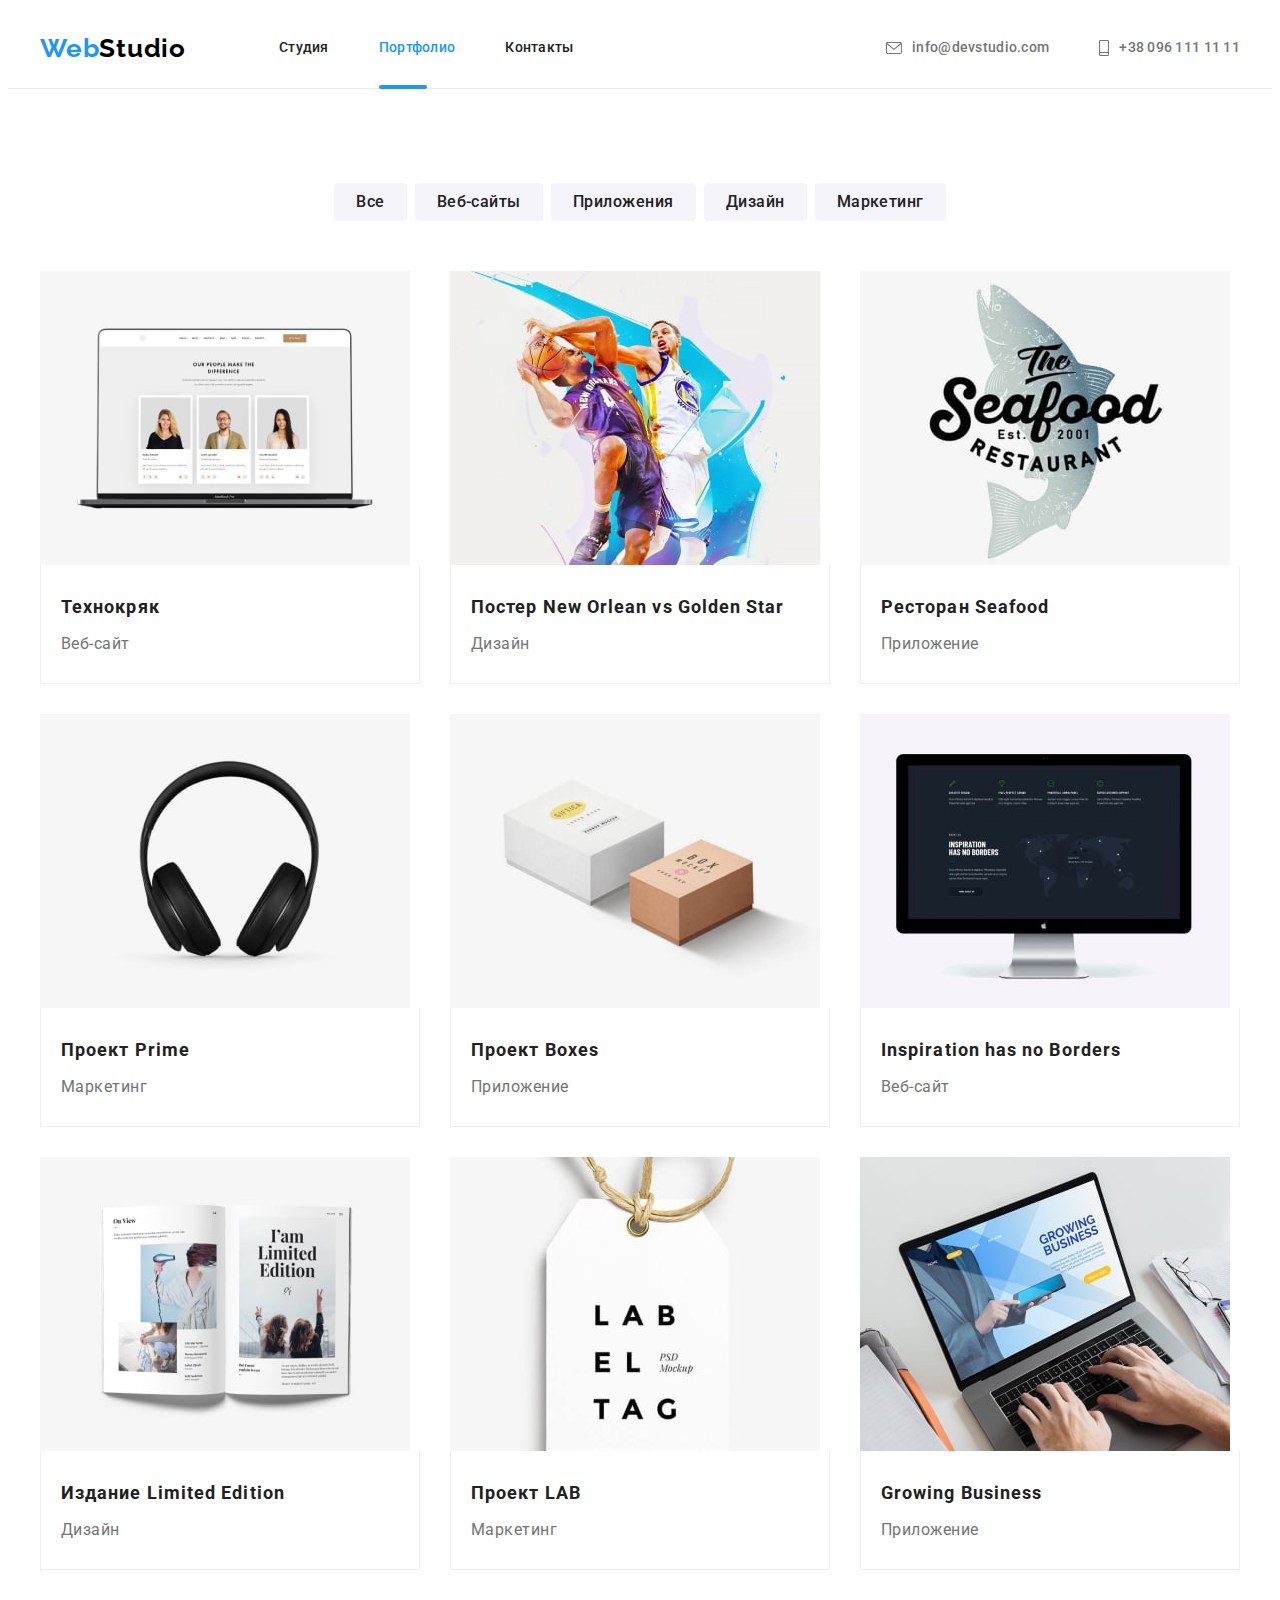
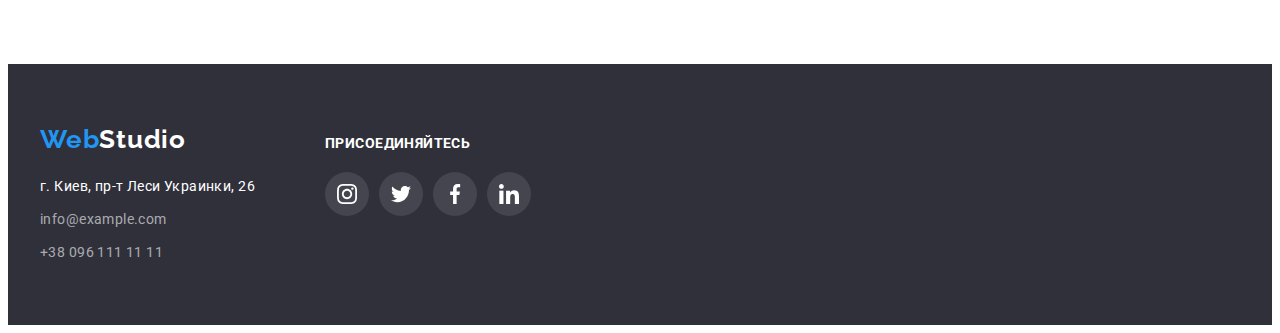
==== portfolio.html @ 6dce628b "первый коммит" ====
<!DOCTYPE html>
<html lang="ru">
  <head>
    <meta charset="UTF-8" />
    <meta http-equiv="X-UA-Compatible" content="IE=edge" />
    <meta name="viewport" content="width=device-width, initial-scale=1.0" />
    <title>Студия</title>
    <link
      rel="stylesheet"
      href="https://cdnjs.cloudflare.com/ajax/libs/modern-normalize/1.1.0/modern-normalize.min.css"
      integrity="sha512-wpPYUAdjBVSE4KJnH1VR1HeZfpl1ub8YT/NKx4PuQ5NmX2tKuGu6U/JRp5y+Y8XG2tV+wKQpNHVUX03MfMFn9Q=="
      crossorigin="anonymous"
      referrerpolicy="no-referrer"
    />
    <link rel="preconnect" href="https://fonts.googleapis.com" />
    <link rel="preconnect" href="https://fonts.gstatic.com" crossorigin />
    <link
      href="https://fonts.googleapis.com/css2?family=Raleway:wght@700&family=Roboto:wght@400;500;700;900&display=swap"
      rel="stylesheet"
    />
    <link rel="stylesheet" href="./css/styles.css" />
  </head>
  <body>
    <!--шапка сайта-->
     <header class="header">
      <div class="container">
        <a class="header-logo link" href="./index.html" lang="en"
          >Web<span class="logo">Studio</span></a
        >
        <nav class="header-nav">
          <ul class="header-nav-list list">
            <li class="header-item">
              <a href="./index.html" class="header-link link">Студия</a>
            </li>
            <li class="header-item">
              <a href="./portfolio.html" class="header-link link active">Портфолио</a>
            </li>
            <li class="header-item">
              <a href="" class="header-link link">Контакты</a>
            </li>
          </ul>
        </nav>
        <ul class="header-contact-list list">
          <li class="header-mail">
            <a href="mailto:info@devstudio.com" class="header-mail-link link">
              <svg class="header-mail-icon" width="16" height="12">
                <use href="./images/sprite.svg#icon-envelope"></use>
              </svg>
              info@devstudio.com</a
            >
          </li>
          <li class="header-tel">
            <a href="tel:+380961111111" class="header-tel-link link">
              <svg class="header-tel-icon" width="10" height="16">
                <use href="./images/sprite.svg#icon-smartphone"></use>
              </svg>
              +38 096 111 11 11</a
            >
          </li>
        </ul>
      </div>
    </header>
    
      <!--герой-->
    <main>
    <section class="projects section">
     <div class="container">  
    <h1 class="projects-title visually-hidden">Примеры работ</h1>
        <ul class="filters-list list">
            <li class="filters-item"><button type="button" class="filters-btn">Все</button></li>
            <li class="filters-item"><button type="button" class="filters-btn">Веб-сайты</button></li>
            <li class="filters-item"><button type="button" class="filters-btn">Приложения</button></li>
            <li class="filters-item"><button type="button" class="filters-btn">Дизайн</button></li>
            <li class="filters-item"><button type="button" class="filters-btn">Маркетинг</button></li>
        </ul>
       <ul class="projects-list list">
      <li class="projects-items">
        <a href="" class="project-link link">
        <img src="./images/portfolio-img1-min.jpg" alt="открыфтый ноутбук с тремя фотографиями на экране" width="370"/>
       <div class="project-text-wraper">
        <h2 class="projects-item-title">Технокряк</h2>
        <p class="projects-item-text">Веб-сайт</p></div>
        </a>
      </li>
      <li class="projects-items">
        <a href="" class="project-link link"> 
        <img src="./images/portfolio-img2-min.jpg" alt="два баскетболиста в игре" width="370"/>
        <div class="project-text-wraper">
        <h2 class="projects-item-title">Постер New Orlean vs Golden Star</h2>
        <p class="projects-item-text">Дизайн</p></div></a>
      </li>
      <li class="projects-items">
      <a href="" class="project-link link"> 
        <img src="./images/portfolio-img3-min.jpg" alt="логотип рыбного ресторана" width="370"/>
        <div class="project-text-wraper">
        <h2 class="projects-item-title">Ресторан Seafood</h2>
        <p class="projects-item-text">Приложение</p></div>
      </a></li>
      <li class="projects-items">
        <a href="" class="project-link link">
        <img src="./images/portfolio-img4-min.jpg" alt="наушники" width="370"/>
        <div class="project-text-wraper"><h2 class="projects-item-title">Проект Prime</h2>
        <p class="projects-item-text">Маркетинг</p></div>
      </a></li>
      <li class="projects-items">
        <a href="" class="project-link link">
        <img src="./images/portfolio-img5-min.jpg" alt="две коробки" width="370"/>
        <div class="project-text-wraper">
        <h2 class="projects-item-title">Проект Boxes</h2>
        <p class="projects-item-text">Приложение</p></div>
      </li></a>
      <li class="projects-items">
        <a href="" class="project-link link">
        <img src="./images/portfolio-img6-min.jpg" alt="монитор с изображением сайта" width="370"/>
       <div class="project-text-wraper">
        <h2 class="projects-item-title">Inspiration has no Borders</h2>
        <p class="projects-item-text">Веб-сайт</p></div>
      </a>
    </li>
      <li class="projects-items"><a href="" class="project-link link"> 
        <img src="./images/portfolio-img7-min.jpg" alt="открытый журнала" width="370"/>
        <div class="project-text-wraper">
        <h2 class="projects-item-title">Издание Limited Edition</h2>
        <p class="projects-item-text">Дизайн</p></div>
      </a></li>
     <li class="projects-items">
       <a href="" class="project-link link">
        <img src="./images/portfolio-img8-min.jpg" alt="белый тег на веревочке" width="370"/>
        <div class="project-text-wraper">
        <h2 class="projects-item-title">Проект LAB</h2>
        <p class="projects-item-text">Маркетинг</p></div>
      </a></li>
      <li class="projects-items"><a href="" class="project-link link">
        <img src="./images/portfolio-img9-min.jpg" alt="две руки печатающие на ноутбуке" width="370"/>
        <div class="project-text-wraper">
        <h2 class="projects-item-title">Growing Business</h2>
        <p class="projects-item-text">Приложение</p></div>
      </a></li>
    </ul></div>
</section></main>
    <!--подвал-->
   <footer class="footer section">
      
      <div class="container">
        <div class="footer-container">
        <div class="footer-contacts">
        <a href="./index.html" lang="en" class="footer-logo-link link"
          >Web<span class="footer-logo">Studio</span></a
        >
        <address class="contacts">
          <ul class="contacts-list list">
            <li class="contacts-item">
              <a
                href="https://bit.ly/3pXMvUd"
                class="adress link"
                target="_blank"
                rel="noopener noreferrer nofollow"
                >г. Киев, пр-т Леси Украинки, 26</a
              >
            </li>
            <li class="contacts-item">
              <a class="adress-item link" href="mailto:info@devstudio.com"
                >info@example.com</a
              >
            </li>
            <li class="contacts-item">
              <a class="adress-item link" href="tel:+380961111111"
                >+38 096 111 11 11</a
              >
            </li>
          </ul>
        </address>
        </div>
        <div class="footer-social">
          <h3 class="footer-social-title">Присоединяйтесь</h3>
          <ul class="footer-social-list list">
            <li class="footer-social-item">
              <a href="" class="footer-social-link">
                      <svg class="footer-social-link-icon" width="20" height="20">
                        <use href="images/sprite.svg#icon-instagram"></use>
                      </svg>
                    </a>
            </li>
            <li class="footer-social-item">
              <a href="" class="footer-social-link">
                      <svg class="footer-social-link-icon" width="20" height="20">
                        <use href="images/sprite.svg#icon-twitter"></use>
                      </svg>
                    </a>
            </li>
            <li class="footer-social-item">
              <a href="" class="footer-social-link">
                      <svg class="footer-social-link-icon" width="20" height="20">
                        <use href="images/sprite.svg#icon-facebook"></use>
                      </svg>
                    </a>
            </li>
            <li class="footer-social-item">
              <a href="" class="footer-social-link">
                      <svg class="footer-social-link-icon" width="20" height="20">
                        <use href="images/sprite.svg#icon-linkedin"></use>
                      </svg>
                    </a>
            </li>
          </ul>
        </div>
    </footer>
  </body>
</html>
---- css/styles.css ----
:root {
  --header-color: #757575;
  --main-title-color: #ffffff;
  --title-color: #212121;
  --main-text-color: #757575;
  --accent-color: #2196f3;
  --btn-color: #212121;
  --tipical-margin: 30px;
  --transition-duration: 250ms;
  --transition-timing-function: cubic-bezier(0.4, 0, 0.2, 1);
}

body {
  font-family: "Roboto", Arial, sans-serif;
}
p,
h1,
h2,
h3,
h4,
h5,
h6 {
  margin: 0;
}
ul,
ol {
  padding: 0;
  margin: 0;
}
button {
  cursor: pointer;
}
img {
  display: block;
}
.link {
  text-decoration: none;
}
.list {
  list-style: none;
  display: flex;
}

.title-text {
  font-weight: 700;
  font-size: 36px;
  line-height: 1.16;
  text-align: center;
  letter-spacing: 0.03em;
}
.visually-hidden {
  position: absolute;
  width: 1px;
  height: 1px;
  margin: -1px;
  border: 0;
  padding: 0;
  white-space: nowrap;
  clip-path: inset(100%);
  clip: rect(0 0 0 0);
  overflow: hidden;
}
.container {
  width: 1200px;
  padding-left: 15px;
  padding-right: 15px;
  margin-left: auto;
  margin-right: auto;
}
.section {
  padding-top: 94px;
  padding-bottom: 94px;
}
/* ------------------Header-------------------*/
.header .container {
  display: flex;
  align-items: center;
}
.header {
  border-bottom: 1px solid #ececec;
}
.header-logo {
  font-family: "Raleway", Tahoma, sans-serif;
  font-weight: 700;
  font-size: 26px;
  line-height: 1.19;
  letter-spacing: 0.03em;
  color: var(--accent-color);
  margin-right: 93px;
}
.logo {
  font-family: "Raleway" Tahoma, sans-serif;
  font-weight: 700;
  font-size: 26px;
  line-height: 1.19;
  letter-spacing: 0.03em;
  color: #000000;
}
.header-link {
  display: block;
  font-weight: 500;
  font-size: 14px;
  line-height: 1.14;
  letter-spacing: 0.02em;
  color: var(--title-color);
  padding: 32px 0;
  transition: color var(--transition-duration) var(--transition-timing-function);
}
.header-link:hover,
.header-link:focus {
  color: var(--accent-color);
  transition: color var(--transition-duration) var(--transition-timing-function);
}
.header-nav {
  display: flex;
  align-items: center;
}
.header-item {
  display: flex;
  position: relative;
}
.header-item:not(:last-child) {
  margin-right: 50px;
}
.header-tel-link {
  transition: color var(--transition-duration) var(--transition-timing-function);
  display: flex;
  align-items: center;
  justify-content: center;
  font-weight: 500;
  font-size: 14px;
  line-height: 1.14;
  letter-spacing: 0.02em;
  color: var(--header-color);
}

.header-mail-link {
  transition: color var(--transition-duration) var(--transition-timing-function);
  display: flex;
  align-items: center;
  justify-content: center;
  font-weight: 500;
  font-size: 14px;
  line-height: 1.14;
  letter-spacing: 0.02em;
  color: var(--header-color);
  margin-left: auto;
}
.header-mail {
  margin-right: 50px;
}
.header-tel-link:hover,
.header-tel-link:focus {
  transition: color var(--transition-duration) var(--transition-timing-function);
  color: var(--accent-color);
}

.header-mail-link:hover,
.header-mail-link:focus {
  transition: color var(--transition-duration) var(--transition-timing-function);
  color: var(--accent-color);
}
.link.active {
  color: var(--accent-color);
}
.link.active::before {
  position: absolute;
  left: 0;
  bottom: -1px;
  width: 100%;
  content: "";
  width: 48px;
  height: 4px;
  background-color: var(--accent-color);
  border-radius: 2px;
  display: block;
}
.header-contact-list {
  margin-left: auto;
}
.header-mail-icon {
  transition: color var(--transition-duration) var(--transition-timing-function);
  margin-right: 10px;
  fill: var(--main-text-color);
}
.header-tel-icon {
  transition: color var(--transition-duration) var(--transition-timing-function);
  margin-right: 10px;
  fill: var(--main-text-color);
}
.header-mail-link:focus .header-mail-icon,
.header-mail-link:hover .header-mail-icon {
  transition: color var(--transition-duration) var(--transition-timing-function);
  fill: var(--accent-color);
}
.header-tel-link:focus .header-tel-icon,
.header-tel-link:hover .header-tel-icon {
  transition: color var(--transition-duration) var(--transition-timing-function);
  fill: var(--accent-color);
}
/* ------------------Hero--------------------*/

.hero {
  background-image: linear-gradient(
      rgba(47, 48, 58, 0.4),
      rgba(47, 48, 58, 0.4)
    ),
    url("../images/hero-photo.jpg");
  background-size: cover;
  background-color: #2f303a;
  background-position: center;
  text-align: center;
  padding: 200px 0 200px 0;
  margin: auto;
  max-width: 1600px;
  background-position: 50% 50$;
}
.hero-title {
  font-weight: 900;
  font-size: 44px;
  line-height: 1.36;
  text-align: center;
  letter-spacing: 0.06em;
  text-transform: uppercase;
  color: var(--main-title-color);
  margin-bottom: var(--tipical-margin);
  max-width: 696px;
  margin-left: auto;
  margin-right: auto;
}
.hero-btn-text {
  transition: color var(--transition-duration) var(--transition-timing-function);
  display: inline-block;
  padding: 10px 32px;
  min-width: 200px;
  font-family: inherit;
  font-weight: 700;
  font-size: 16px;
  line-height: 1.87;
  text-align: center;
  letter-spacing: 0.06em;
  box-shadow: 0px 4px 4px rgba(0, 0, 0, 0.15);
  border-radius: 4px;
  border: none;
  color: #ffffff;
  background-color: var(--accent-color);
}
.hero-btn-text:hover,
.hero-btn-text:focus {
  transition: color var(--transition-duration) var(--transition-timing-function);
  background-color: #188ce8;
}
/* ------------------Preference---------------*/
.preference {
  padding-bottom: 0;
}
.preference-list {
  display: flex;
  justify-content: space-between;
}
.preference-item-picture {
  display: flex;
  align-items: center;
  justify-content: center;
  width: 270px;
  height: 120px;
  background-color: #f5f4fa;
  border-radius: 4px;
  margin-bottom: var(--tipical-margin);
}
.preference-item:not(:last-child) {
  margin-right: var(--tipical-margin);
  max-width: 270px;
}
.preference-item-title {
  font-weight: 700;
  font-size: 14px;
  line-height: 1.14;
  letter-spacing: 0.03em;
  text-transform: uppercase;
  color: var(--title-color);
  margin-bottom: 10px;
}
.preference-text {
  font-size: 14px;
  line-height: 1.71;
  letter-spacing: 0.03em;
  color: var(--main-text-color);
}

/* ------------------Works---------------*/

.works-title {
  color: var(--title-color);
  margin-bottom: 50px;
}
.works-item:not(:nth-child(3n)) {
  margin-right: var(--tipical-margin);
}
.works-item {
  position: relative;
}
.work-item-text {
  font-weight: 700;
  font-size: 14px;
  line-height: 1.14;
  text-align: center;
  letter-spacing: 0.03em;
  text-transform: uppercase;
  color: var(--main-title-color);
}
.work-item-wrap {
  background-color: rgba(47, 48, 58, 0.8);
  padding-top: 27px;
  padding-bottom: 27px;
  position: absolute;
  bottom: 0;
  width: 100%;
}

/* ------------------Team---------------*/
.team {
  background: #f5f4fa;
}
.team-list {
  display: flex;
}
.team-item:not(:nth-child(4n)) {
  margin-right: var(--tipical-margin);
}
.team-title {
  color: var(--title-color);
  margin-bottom: 55px;
}
.team-item-title {
  font-weight: 500;
  font-size: 16px;
  line-height: 1.18;
  text-align: center;
  letter-spacing: 0.03em;
  color: var(--title-color);
  margin-bottom: 10px;
}
.team-item-text {
  font-size: 16px;
  line-height: 1.18;
  text-align: center;
  letter-spacing: 0.03em;
  color: var(--main-text-color);
  margin-bottom: 16px;
}
.team-wrapper {
  background-color: #fff;
  border: 1px solid #f5f4fa;
  padding: var(--tipical-margin);
  box-shadow: 0px 1px 3px rgba(0, 0, 0, 0.12), 0px 1px 1px rgba(0, 0, 0, 0.14),
    0px 2px 1px rgba(0, 0, 0, 0.2);
  border-radius: 0px 0px 4px 4px;
}
.social-list-link {
  transition: color var(--transition-duration) var(--transition-timing-function);
  display: flex;
  align-items: center;
  justify-content: center;
  width: 44px;
  height: 44px;
  border-radius: 50%;
  background-color: transparent;
}
.social-list {
  display: flex;
  justify-content: center;
}
.social-list-item:not(:last-child) {
  margin-right: 10px;
}
.social-list-link:hover,
.social-list-link:focus {
  transition: color var(--transition-duration) var(--transition-timing-function);
  background-color: var(--accent-color);
}
.social-list-link:hover .social-link-icon,
.social-list-link:focus .social-link-icon {
  transition: color var(--transition-duration) var(--transition-timing-function);
  fill: var(--main-title-color);
}
.social-link-icon {
  transition: color var(--transition-duration) var(--transition-timing-function);
  fill: #afb1b8;
}
/*____________________Clients_____________*/
.clients-title {
  font-size: 36px;
  line-height: 1.16;
  text-align: center;
  letter-spacing: 0.03em;
  margin-bottom: 50px;
  color: var(--title-color);
}
.client {
  transition: color var(--transition-duration) var(--transition-timing-function);
  display: flex;
  align-items: center;
  justify-content: center;
  width: 170px;
  height: 92px;
  border: 1px solid #afb1b8;
  border-radius: 4px;
}
.clients-icon {
  transition: color var(--transition-duration) var(--transition-timing-function);
  fill: #afb1b8;
}
.clients-item:not(:last-child) {
  margin-right: var(--tipical-margin);
}
.client:hover,
.client:focus {
  transition: color var(--transition-duration) var(--transition-timing-function);
  border-color: var(--accent-color);
}
.client:hover .clients-icon,
.client:focus .clients-icon {
  transition: color var(--transition-duration) var(--transition-timing-function);
  fill: var(--accent-color);
}

/* ------------------Footer---------------*/
.footer {
  background-color: #2f303a;
  padding: 60px 0;
}
.footer-logo-link {
  display: inline-block;
  margin-bottom: 20px;
  font-family: "Raleway";
  font-style: normal;
  font-weight: 700;
  font-size: 26px;
  line-height: 31px;
  letter-spacing: 0.03em;
  color: var(--accent-color);
}
.footer-logo {
  color: #ffffff;
}

.contacts {
  font-style: normal;
}
.contacts-list {
  display: inline-block;
}
.footer-contacts {
  display: block;
  margin-right: 70px;
}
.adress-item {
  transition: color var(--transition-duration) var(--transition-timing-function);
  font-style: normal;
  font-size: 14px;
  line-height: 1.71;
  letter-spacing: 0.03em;
  color: rgba(255, 255, 255, 0.6);
}
.contacts-item:not(:last-child) {
  margin-bottom: 9px;
}
.adress-item:hover,
.adress-item:focus {
  transition: color var(--transition-duration) var(--transition-timing-function);
  color: #ffffff;
}
.adress {
  font-style: normal;
  font-size: 14px;
  line-height: 1.71;
  letter-spacing: 0.03em;
  color: #ffffff;
}
.footer-social {
  display: block;
}
.footer-social-list {
  display: flex;
  align-items: center;
  justify-content: center;
}
.footer-social-title {
  font-size: 14px;
  line-height: 1.14;
  letter-spacing: 0.03em;
  text-transform: uppercase;
  color: var(--main-title-color);
  margin-bottom: 20px;
}
.footer-social-link-icon {
  fill: var(--main-title-color);
}
.footer-social-link {
  transition: color var(--transition-duration) var(--transition-timing-function);
  display: flex;
  align-items: center;
  justify-content: center;
  width: 44px;
  height: 44px;
  border-radius: 50%;
  background-color: rgba(255, 255, 255, 0.1);
}
.footer-social-link:hover,
.footer-social-link:focus {
  transition: color var(--transition-duration) var(--transition-timing-function);
  background-color: var(--accent-color);
}

.footer-container {
  display: flex;
  align-items: baseline;
}
.footer-social-item:not(:last-child) {
  margin-right: 10px;
}

/* ------------------Portfolio-filters---------------*/
.filters-btn {
  transition: color var(--transition-duration) var(--transition-timing-function);
  font-family: inherit;
  font-weight: 500;
  font-size: 16px;
  line-height: 1.62;
  text-align: center;
  letter-spacing: 0.03em;
  cursor: pointer;
  border-radius: 4px;
  border: none;
  color: var(--btn-color);
  background-color: #f5f4fa;
  text-align: center;
  padding: 6px 22px;
}
.filters-btn:hover,
.filters-btn:focus {
  transition: color var(--transition-duration) var(--transition-timing-function);
  color: #ffffff;
  background-color: var(--accent-color);
  box-shadow: 0px 4px 4px rgba(0, 0, 0, 0.25);
}
.filters-item:not(:last-child) {
  margin-right: 8px;
}
.projects-item-title {
  font-weight: 700;
  font-size: 18px;
  line-height: 2;
  letter-spacing: 0.06em;
  color: var(--title-color);
  margin-bottom: 4px;
}
.projects-item-text {
  font-size: 16px;
  line-height: 1.88;
  letter-spacing: 0.03em;
  color: #757575;
}
.filters-list {
  margin-bottom: 50px;
  align-items: center;
  justify-content: center;
}
.projects-list {
  display: flex;
  flex-wrap: wrap;
  margin-left: -30px;
  margin-top: -30px;
}
.projects-items {
  flex-basis: calc((100% - 90px) / 3);
  margin-left: 30px;
  margin-top: 30px;
}
.project-text-wraper {
  border-bottom: 1px solid #eeeeee;
  border-right: 1px solid #eeeeee;
  border-left: 1px solid #eeeeee;
  padding: 24px 20px;
}
.project-link {
  transition: color var(--transition-duration) var(--transition-timing-function);
  display: block;
}
.project-link:hover,
.project-link:focus {
  transition: color var(--transition-duration) var(--transition-timing-function);
  box-shadow: 0px 1px 1px rgba(0, 0, 0, 0.12), 0px 4px 4px rgba(0, 0, 0, 0.06),
    1px 4px 6px rgba(0, 0, 0, 0.16);
}
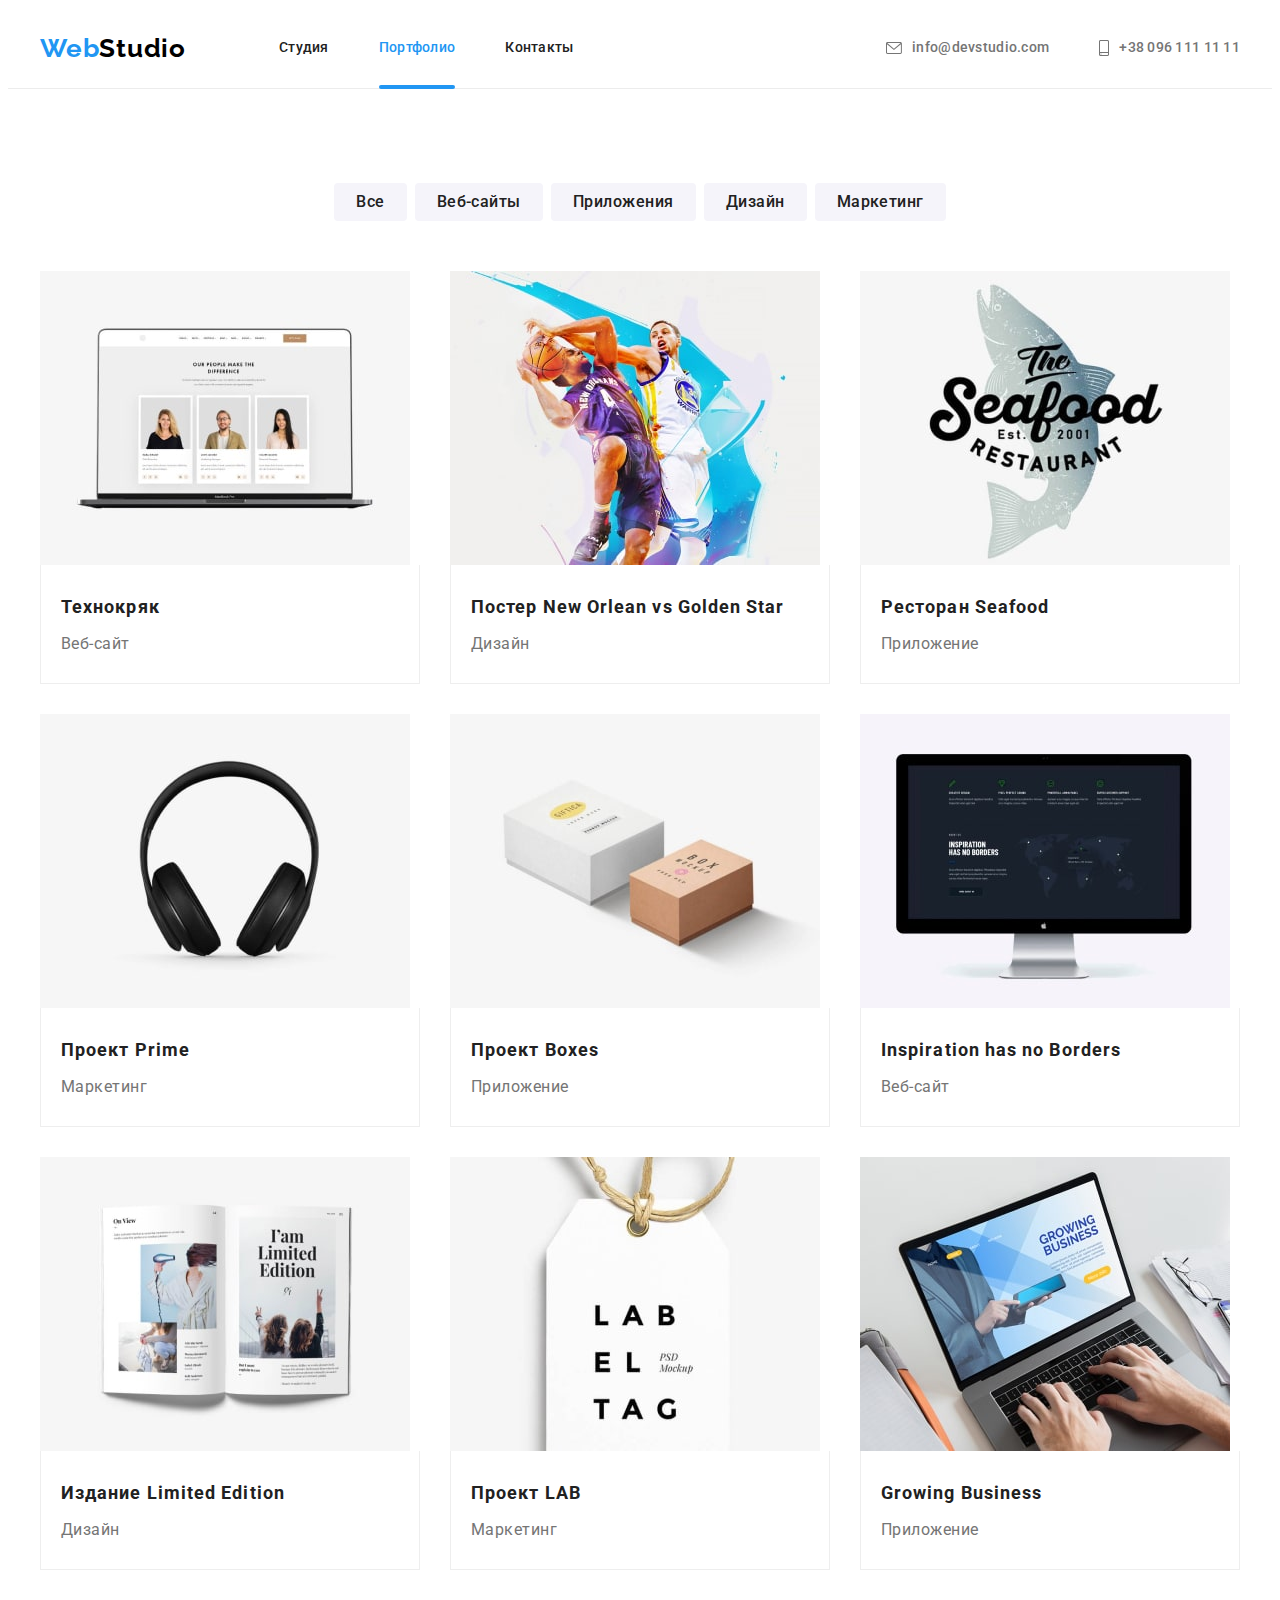
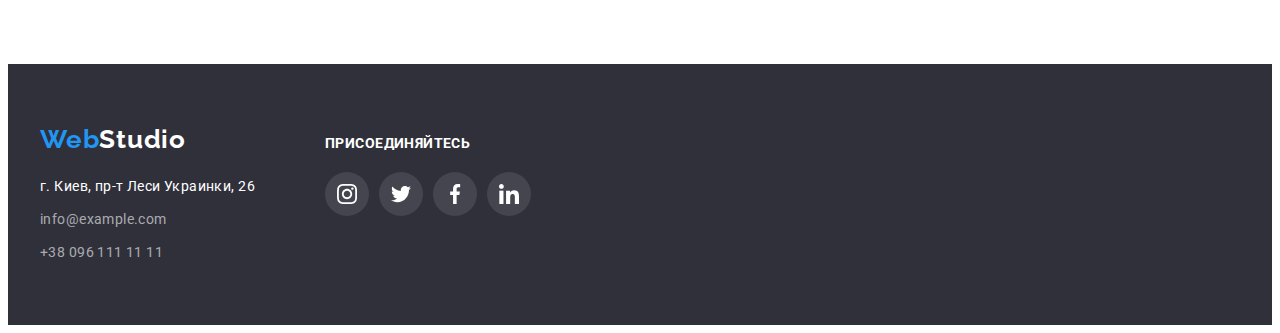
==== commit 970e35ce: "карточки" ====
--- a/portfolio.html
+++ b/portfolio.html
@@ -75,63 +75,90 @@
         </ul>
        <ul class="projects-list list">
       <li class="projects-items">
-        <a href="" class="project-link link">
-        <img src="./images/portfolio-img1-min.jpg" alt="открыфтый ноутбук с тремя фотографиями на экране" width="370"/>
-       <div class="project-text-wraper">
+        <div class="project-link-wrap">
+        <a href="" class="project-link link">
+         <img src="./images/portfolio-img1-min.jpg" alt="открыфтый ноутбук с тремя фотографиями на экране" width="370"/>
+       <p class="project-link-text">Ресурс предлагает комплексные предложения с разным уровнем функционала и сервисов. Все это позволит посетителю получить исчерпывающие сведения о компании или частном лице.</p>
+        </div>
+        <div class="project-text-wraper">
         <h2 class="projects-item-title">Технокряк</h2>
         <p class="projects-item-text">Веб-сайт</p></div>
         </a>
       </li>
       <li class="projects-items">
+        <div class="project-link-wrap">
         <a href="" class="project-link link"> 
         <img src="./images/portfolio-img2-min.jpg" alt="два баскетболиста в игре" width="370"/>
+             <p class="project-link-text">Ресурс предлагает комплексные предложения с разным уровнем функционала и сервисов. Все это позволит посетителю получить исчерпывающие сведения о компании или частном лице.</p>
+      </div>
         <div class="project-text-wraper">
         <h2 class="projects-item-title">Постер New Orlean vs Golden Star</h2>
         <p class="projects-item-text">Дизайн</p></div></a>
       </li>
       <li class="projects-items">
+        <div class="project-link-wrap">
       <a href="" class="project-link link"> 
         <img src="./images/portfolio-img3-min.jpg" alt="логотип рыбного ресторана" width="370"/>
+               <p class="project-link-text">Ресурс предлагает комплексные предложения с разным уровнем функционала и сервисов. Все это позволит посетителю получить исчерпывающие сведения о компании или частном лице.</p>
+</div>
         <div class="project-text-wraper">
         <h2 class="projects-item-title">Ресторан Seafood</h2>
         <p class="projects-item-text">Приложение</p></div>
       </a></li>
       <li class="projects-items">
+        <div class="project-link-wrap">
         <a href="" class="project-link link">
         <img src="./images/portfolio-img4-min.jpg" alt="наушники" width="370"/>
+               <p class="project-link-text">Ресурс предлагает комплексные предложения с разным уровнем функционала и сервисов. Все это позволит посетителю получить исчерпывающие сведения о компании или частном лице.</p>
+</div>
         <div class="project-text-wraper"><h2 class="projects-item-title">Проект Prime</h2>
         <p class="projects-item-text">Маркетинг</p></div>
       </a></li>
       <li class="projects-items">
+        <div class="project-link-wrap">
         <a href="" class="project-link link">
         <img src="./images/portfolio-img5-min.jpg" alt="две коробки" width="370"/>
+               <p class="project-link-text">Ресурс предлагает комплексные предложения с разным уровнем функционала и сервисов. Все это позволит посетителю получить исчерпывающие сведения о компании или частном лице.</p>
+</div>
         <div class="project-text-wraper">
         <h2 class="projects-item-title">Проект Boxes</h2>
         <p class="projects-item-text">Приложение</p></div>
       </li></a>
       <li class="projects-items">
+        <div class="project-link-wrap">
         <a href="" class="project-link link">
         <img src="./images/portfolio-img6-min.jpg" alt="монитор с изображением сайта" width="370"/>
+               <p class="project-link-text">Ресурс предлагает комплексные предложения с разным уровнем функционала и сервисов. Все это позволит посетителю получить исчерпывающие сведения о компании или частном лице.</p>
+</div>
        <div class="project-text-wraper">
         <h2 class="projects-item-title">Inspiration has no Borders</h2>
         <p class="projects-item-text">Веб-сайт</p></div>
       </a>
     </li>
       <li class="projects-items"><a href="" class="project-link link"> 
+        <div class="project-link-wrap">
         <img src="./images/portfolio-img7-min.jpg" alt="открытый журнала" width="370"/>
+               <p class="project-link-text">Ресурс предлагает комплексные предложения с разным уровнем функционала и сервисов. Все это позволит посетителю получить исчерпывающие сведения о компании или частном лице.</p>
+</div>
         <div class="project-text-wraper">
         <h2 class="projects-item-title">Издание Limited Edition</h2>
         <p class="projects-item-text">Дизайн</p></div>
       </a></li>
      <li class="projects-items">
+       <div class="project-link-wrap">
        <a href="" class="project-link link">
         <img src="./images/portfolio-img8-min.jpg" alt="белый тег на веревочке" width="370"/>
+         <p class="project-link-text">Ресурс предлагает комплексные предложения с разным уровнем функционала и сервисов. Все это позволит посетителю получить исчерпывающие сведения о компании или частном лице.</p>
+</div>
         <div class="project-text-wraper">
         <h2 class="projects-item-title">Проект LAB</h2>
         <p class="projects-item-text">Маркетинг</p></div>
       </a></li>
       <li class="projects-items"><a href="" class="project-link link">
+        <div class="project-link-wrap">
         <img src="./images/portfolio-img9-min.jpg" alt="две руки печатающие на ноутбуке" width="370"/>
+               <p class="project-link-text">Ресурс предлагает комплексные предложения с разным уровнем функционала и сервисов. Все это позволит посетителю получить исчерпывающие сведения о компании или частном лице.</p>
+</div>
         <div class="project-text-wraper">
         <h2 class="projects-item-title">Growing Business</h2>
         <p class="projects-item-text">Приложение</p></div>
--- a/css/styles.css
+++ b/css/styles.css
@@ -116,7 +116,7 @@
   align-items: center;
 }
 .header-item {
-  display: flex;
+  display: block;
   position: relative;
 }
 .header-item:not(:last-child) {
@@ -169,7 +169,6 @@
   bottom: -1px;
   width: 100%;
   content: "";
-  width: 48px;
   height: 4px;
   background-color: var(--accent-color);
   border-radius: 2px;
@@ -179,23 +178,23 @@
   margin-left: auto;
 }
 .header-mail-icon {
-  transition: color var(--transition-duration) var(--transition-timing-function);
+  transition: fill var(--transition-duration) var(--transition-timing-function);
   margin-right: 10px;
   fill: var(--main-text-color);
 }
 .header-tel-icon {
-  transition: color var(--transition-duration) var(--transition-timing-function);
+  transition: fill var(--transition-duration) var(--transition-timing-function);
   margin-right: 10px;
   fill: var(--main-text-color);
 }
 .header-mail-link:focus .header-mail-icon,
 .header-mail-link:hover .header-mail-icon {
-  transition: color var(--transition-duration) var(--transition-timing-function);
+  transition: fill var(--transition-duration) var(--transition-timing-function);
   fill: var(--accent-color);
 }
 .header-tel-link:focus .header-tel-icon,
 .header-tel-link:hover .header-tel-icon {
-  transition: color var(--transition-duration) var(--transition-timing-function);
+  transition: fill var(--transition-duration) var(--transition-timing-function);
   fill: var(--accent-color);
 }
 /* ------------------Hero--------------------*/
@@ -229,7 +228,8 @@
   margin-right: auto;
 }
 .hero-btn-text {
-  transition: color var(--transition-duration) var(--transition-timing-function);
+  transition: background-color var(--transition-duration)
+    var(--transition-timing-function);
   display: inline-block;
   padding: 10px 32px;
   min-width: 200px;
@@ -247,7 +247,8 @@
 }
 .hero-btn-text:hover,
 .hero-btn-text:focus {
-  transition: color var(--transition-duration) var(--transition-timing-function);
+  transition: background-color var(--transition-duration)
+    var(--transition-timing-function);
   background-color: #188ce8;
 }
 /* ------------------Preference---------------*/
@@ -358,7 +359,8 @@
   border-radius: 0px 0px 4px 4px;
 }
 .social-list-link {
-  transition: color var(--transition-duration) var(--transition-timing-function);
+  transition: background-color var(--transition-duration)
+    var(--transition-timing-function);
   display: flex;
   align-items: center;
   justify-content: center;
@@ -376,16 +378,19 @@
 }
 .social-list-link:hover,
 .social-list-link:focus {
-  transition: color var(--transition-duration) var(--transition-timing-function);
+  transition: background-color var(--transition-duration)
+    var(--transition-timing-function);
   background-color: var(--accent-color);
 }
 .social-list-link:hover .social-link-icon,
 .social-list-link:focus .social-link-icon {
-  transition: color var(--transition-duration) var(--transition-timing-function);
+  transition: background-color var(--transition-duration)
+    var(--transition-timing-function);
   fill: var(--main-title-color);
 }
 .social-link-icon {
-  transition: color var(--transition-duration) var(--transition-timing-function);
+  transition: background-color var(--transition-duration)
+    var(--transition-timing-function);
   fill: #afb1b8;
 }
 /*____________________Clients_____________*/
@@ -398,7 +403,8 @@
   color: var(--title-color);
 }
 .client {
-  transition: color var(--transition-duration) var(--transition-timing-function);
+  transition: border-color var(--transition-duration)
+    var(--transition-timing-function);
   display: flex;
   align-items: center;
   justify-content: center;
@@ -408,7 +414,7 @@
   border-radius: 4px;
 }
 .clients-icon {
-  transition: color var(--transition-duration) var(--transition-timing-function);
+  transition: fill var(--transition-duration) var(--transition-timing-function);
   fill: #afb1b8;
 }
 .clients-item:not(:last-child) {
@@ -416,12 +422,13 @@
 }
 .client:hover,
 .client:focus {
-  transition: color var(--transition-duration) var(--transition-timing-function);
+  transition: border-color var(--transition-duration)
+    var(--transition-timing-function);
   border-color: var(--accent-color);
 }
 .client:hover .clients-icon,
 .client:focus .clients-icon {
-  transition: color var(--transition-duration) var(--transition-timing-function);
+  transition: fill var(--transition-duration) var(--transition-timing-function);
   fill: var(--accent-color);
 }
 
@@ -498,7 +505,8 @@
   fill: var(--main-title-color);
 }
 .footer-social-link {
-  transition: color var(--transition-duration) var(--transition-timing-function);
+  transition: background-color var(--transition-duration)
+    var(--transition-timing-function);
   display: flex;
   align-items: center;
   justify-content: center;
@@ -509,7 +517,8 @@
 }
 .footer-social-link:hover,
 .footer-social-link:focus {
-  transition: color var(--transition-duration) var(--transition-timing-function);
+  transition: background-color var(--transition-duration)
+    var(--transition-timing-function);
   background-color: var(--accent-color);
 }
 
@@ -523,7 +532,10 @@
 
 /* ------------------Portfolio-filters---------------*/
 .filters-btn {
-  transition: color var(--transition-duration) var(--transition-timing-function);
+  transition: color var(--transition-duration) var(--transition-timing-function),
+    background-color var(--transition-duration)
+      var(--transition-timing-function),
+    box-shadow var(--transition-duration) var(--transition-timing-function);
   font-family: inherit;
   font-weight: 500;
   font-size: 16px;
@@ -540,7 +552,10 @@
 }
 .filters-btn:hover,
 .filters-btn:focus {
-  transition: color var(--transition-duration) var(--transition-timing-function);
+  transition: color var(--transition-duration) var(--transition-timing-function),
+    background-color var(--transition-duration)
+      var(--transition-timing-function),
+    box-shadow var(--transition-duration) var(--transition-timing-function);
   color: #ffffff;
   background-color: var(--accent-color);
   box-shadow: 0px 4px 4px rgba(0, 0, 0, 0.25);
@@ -585,12 +600,40 @@
   padding: 24px 20px;
 }
 .project-link {
-  transition: color var(--transition-duration) var(--transition-timing-function);
+  transition: box-shadow var(--transition-duration)
+    var(--transition-timing-function);
   display: block;
 }
 .project-link:hover,
 .project-link:focus {
-  transition: color var(--transition-duration) var(--transition-timing-function);
+  transition: box-shadow var(--transition-duration)
+    var(--transition-timing-function);
   box-shadow: 0px 1px 1px rgba(0, 0, 0, 0.12), 0px 4px 4px rgba(0, 0, 0, 0.06),
     1px 4px 6px rgba(0, 0, 0, 0.16);
 }
+.project-link-text {
+  transform: translateY(0);
+  position: absolute;
+  top: 100%;
+  left: 0;
+  width: 100%;
+  height: 100%;
+  font-size: 18px;
+  line-height: 1.55;
+  color: var(--main-title-color);
+  letter-spacing: 0.03em;
+  background-color: var(--accent-color);
+  padding: 64px 23px;
+  transition: transform var(--transition-duration)
+    var(--transition-timing-function);
+}
+.project-link-wrap {
+  position: relative;
+  overflow: hidden;
+}
+.project-link:hover.project-link-text,
+.project-link:focus.project-link-text {
+  transform: translateY(-100%);
+  transition: transform var(--transition-duration)
+    var(--transition-timing-function);
+}
